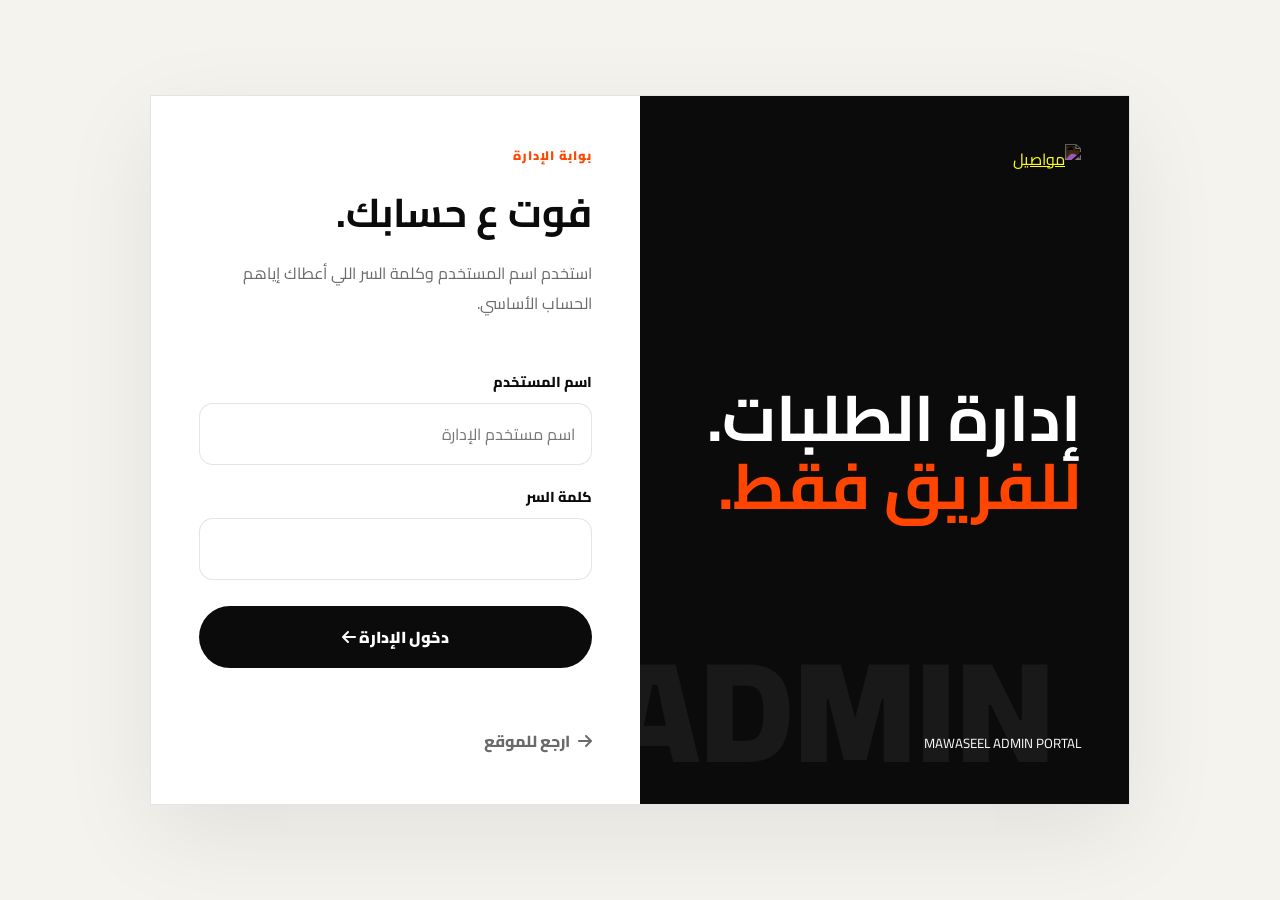
==== login.html @ 6497446f "Add files via upload" ====
<!DOCTYPE html><html lang="ar" dir="rtl"><head><meta charset="UTF-8"><meta name="viewport" content="width=device-width,initial-scale=1.0"><title>مواصيل | دخول الإدارة</title><link rel="preconnect" href="https://fonts.googleapis.com"><link rel="preconnect" href="https://fonts.gstatic.com" crossorigin><link href="https://fonts.googleapis.com/css2?family=Cairo:wght@400;600;700;900&display=swap" rel="stylesheet"><link rel="stylesheet" href="https://cdnjs.cloudflare.com/ajax/libs/font-awesome/6.5.2/css/all.min.css"><style>
:root{--brand:#ff4500;--bg:#f4f3ed;--card:#fff;--ink:#0b0b0c;--muted:#6a6a6a;--line:rgba(10,10,10,.11)}*{box-sizing:border-box}body{margin:0;min-height:100vh;font-family:Cairo,sans-serif;background:var(--bg);color:var(--ink);display:grid;place-items:center;padding:24px}.wrap{width:min(100%,980px);display:grid;grid-template-columns:1fr 1fr;min-height:620px;background:var(--card);border:1px solid var(--line);box-shadow:0 30px 90px rgba(0,0,0,.08)}.visual{background:#0b0b0c;color:#fff;padding:48px;display:flex;flex-direction:column;justify-content:space-between;overflow:hidden;position:relative}.visual:after{content:'ADMIN';position:absolute;left:-30px;bottom:-40px;font-weight:900;font-size:9rem;opacity:.055}.visual img{height:42px;width:max-content;filter:invert(1)}.visual h2{font-size:clamp(2.3rem,5vw,4.7rem);line-height:1.05;margin:0;position:relative;z-index:1}.visual h2 span{color:var(--brand)}.form{padding:48px;display:flex;flex-direction:column;justify-content:center}.eyebrow{font-size:.78rem;font-weight:900;color:var(--brand);letter-spacing:.08em}h1{font-size:2.5rem;margin:8px 0 8px}p{color:var(--muted);margin:0 0 32px}label{display:block;font-weight:800;font-size:.9rem;margin:18px 0 8px}input{width:100%;padding:15px 16px;border:1px solid var(--line);border-radius:14px;font:inherit;background:#fff;outline:none}input:focus{border-color:var(--brand);box-shadow:0 0 0 4px rgba(255,69,0,.12)}button{width:100%;border:0;border-radius:999px;padding:16px;margin-top:26px;background:#0b0b0c;color:#fff;font:inherit;font-weight:900;cursor:pointer}button:hover{background:var(--brand)}.msg{min-height:24px;margin-top:16px;font-weight:700;font-size:.9rem;color:#b91c1c}.back{display:inline-flex;gap:8px;align-items:center;margin-top:18px;font-weight:800;color:var(--muted);text-decoration:none}@media(max-width:760px){.wrap{grid-template-columns:1fr;min-height:auto}.visual{display:none}.form{padding:34px 24px}}</style></head><body>
<main class="wrap"><section class="visual"><a href="https://mawaseel.ps"><img src="https://i.ibb.co/678mybGy/image.png" alt="مواصيل"></a><h2>إدارة الطلبات.<br><span>للفريق فقط.</span></h2><small>MAWASEEL ADMIN PORTAL</small></section><section class="form"><div class="eyebrow">بوابة الإدارة</div><h1>فوت ع حسابك.</h1><p>استخدم اسم المستخدم وكلمة السر اللي أعطاك إياهم الحساب الأساسي.</p><form id="form"><label>اسم المستخدم</label><input id="username" type="text" required autocomplete="username" spellcheck="false" placeholder="اسم مستخدم الإدارة"><label>كلمة السر</label><input id="password" type="password" required autocomplete="current-password"><button id="submit" type="submit">دخول الإدارة <i class="fa-solid fa-arrow-left"></i></button><div class="msg" id="msg"></div></form><a class="back" href="https://mawaseel.ps"><i class="fa-solid fa-arrow-right"></i> ارجع للموقع</a></section></main>
<script type="module">
import {initializeApp} from 'https://www.gstatic.com/firebasejs/10.13.0/firebase-app.js';import {getAuth,setPersistence,browserLocalPersistence,signInWithEmailAndPassword,onAuthStateChanged,signOut} from 'https://www.gstatic.com/firebasejs/10.13.0/firebase-auth.js';import {getFirestore,doc,getDoc} from 'https://www.gstatic.com/firebasejs/10.13.0/firebase-firestore.js';
const firebaseConfig={apiKey:'AIzaSyBC4KevTkZ_myJZ5kG7LXqAALUVSdLsnHE',authDomain:'mawaseel.firebaseapp.com',projectId:'mawaseel',storageBucket:'mawaseel.firebasestorage.app',messagingSenderId:'877553024815',appId:'1:877553024815:web:bdd1a3c4b352e915e06bda',measurementId:'G-7X5GBYVJ9M'};const app=initializeApp(firebaseConfig),auth=getAuth(app),db=getFirestore(app);const PRIMARY_ADMIN_USERNAME='mw_gL3tVL71En6C';const PRIMARY_ADMIN_EMAIL='mw.gl3tvl71en6c@mawaseel.ps';const msg=document.getElementById('msg'),btn=document.getElementById('submit');
function cookie(role){document.cookie=`mawaseel_portal=${role}; Domain=.mawaseel.ps; Path=/; Max-Age=2592000; SameSite=Lax; Secure`;}function usernameToEmail(raw){const u=String(raw||'').trim();if(u.toLowerCase()===PRIMARY_ADMIN_USERNAME.toLowerCase())return PRIMARY_ADMIN_EMAIL;const n=u.toLowerCase();if(!/^[a-z0-9._-]{4,32}$/.test(n))throw new Error('invalid-admin-login');return `${n}@admin.mawaseel.ps`}
async function route(user){const s=await getDoc(doc(db,'users',user.uid));const d=s.exists()?s.data():{};if((d.role==='admin'||d.isAdmin===true)&&d.active!==false){cookie('admin');location.replace('./');return true}await signOut(auth);msg.textContent=d.active===false?'حساب الإدارة هذا معطّل.':'هذا الحساب مش حساب إدارة.';return false}
await setPersistence(auth,browserLocalPersistence);onAuthStateChanged(auth,u=>{if(u)route(u).catch(()=>{})});document.getElementById('form').addEventListener('submit',async e=>{e.preventDefault();msg.textContent='';btn.disabled=true;btn.innerHTML='<i class="fa-solid fa-spinner fa-spin"></i> جاري الدخول';try{const email=usernameToEmail(document.getElementById('username').value);const passwordValue=document.getElementById('password').value;const c=await signInWithEmailAndPassword(auth,email,passwordValue);await route(c.user)}catch(err){console.error(err);if(err.message==='invalid-admin-login')msg.textContent='صيغة اسم المستخدم مش صحيحة.';else if(['auth/invalid-credential','auth/user-not-found','auth/wrong-password'].includes(err.code))msg.textContent='اسم المستخدم أو كلمة السر غلط.';else if(err.code==='auth/network-request-failed')msg.textContent='تعذر الاتصال بـ Firebase.';else msg.textContent='صار خطأ أثناء تسجيل الدخول.'}finally{btn.disabled=false;btn.innerHTML='دخول الإدارة <i class="fa-solid fa-arrow-left"></i>'}});
</script></body></html>
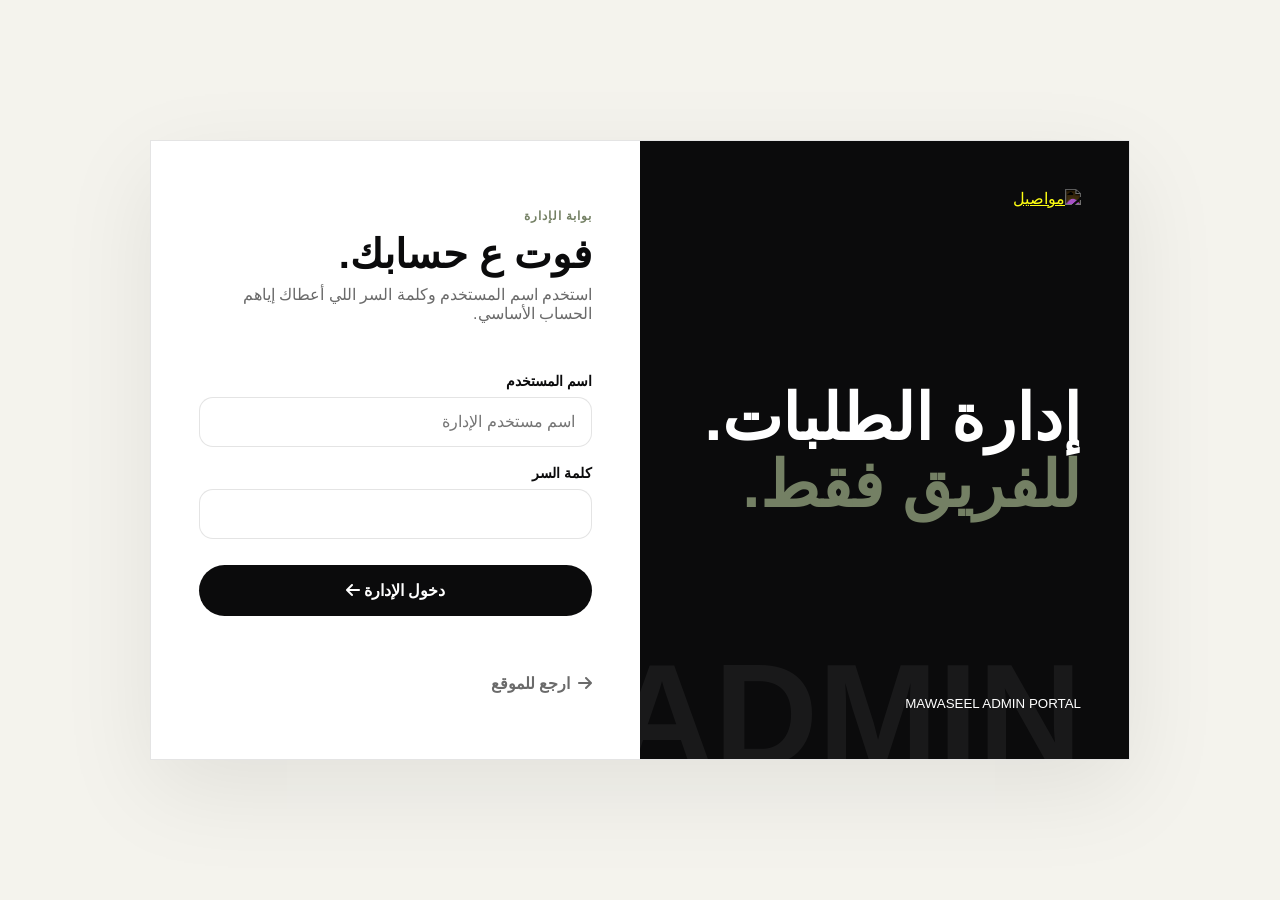
==== commit 5ac44e0d: "Add files via upload" ====
--- a/login.html
+++ b/login.html
@@ -1,10 +1,25 @@
-<!DOCTYPE html><html lang="ar" dir="rtl"><head><meta charset="UTF-8"><meta name="viewport" content="width=device-width,initial-scale=1.0"><title>مواصيل | دخول الإدارة</title><link rel="preconnect" href="https://fonts.googleapis.com"><link rel="preconnect" href="https://fonts.gstatic.com" crossorigin><link href="https://fonts.googleapis.com/css2?family=Cairo:wght@400;600;700;900&display=swap" rel="stylesheet"><link rel="stylesheet" href="https://cdnjs.cloudflare.com/ajax/libs/font-awesome/6.5.2/css/all.min.css"><style>
-:root{--brand:#ff4500;--bg:#f4f3ed;--card:#fff;--ink:#0b0b0c;--muted:#6a6a6a;--line:rgba(10,10,10,.11)}*{box-sizing:border-box}body{margin:0;min-height:100vh;font-family:Cairo,sans-serif;background:var(--bg);color:var(--ink);display:grid;place-items:center;padding:24px}.wrap{width:min(100%,980px);display:grid;grid-template-columns:1fr 1fr;min-height:620px;background:var(--card);border:1px solid var(--line);box-shadow:0 30px 90px rgba(0,0,0,.08)}.visual{background:#0b0b0c;color:#fff;padding:48px;display:flex;flex-direction:column;justify-content:space-between;overflow:hidden;position:relative}.visual:after{content:'ADMIN';position:absolute;left:-30px;bottom:-40px;font-weight:900;font-size:9rem;opacity:.055}.visual img{height:42px;width:max-content;filter:invert(1)}.visual h2{font-size:clamp(2.3rem,5vw,4.7rem);line-height:1.05;margin:0;position:relative;z-index:1}.visual h2 span{color:var(--brand)}.form{padding:48px;display:flex;flex-direction:column;justify-content:center}.eyebrow{font-size:.78rem;font-weight:900;color:var(--brand);letter-spacing:.08em}h1{font-size:2.5rem;margin:8px 0 8px}p{color:var(--muted);margin:0 0 32px}label{display:block;font-weight:800;font-size:.9rem;margin:18px 0 8px}input{width:100%;padding:15px 16px;border:1px solid var(--line);border-radius:14px;font:inherit;background:#fff;outline:none}input:focus{border-color:var(--brand);box-shadow:0 0 0 4px rgba(255,69,0,.12)}button{width:100%;border:0;border-radius:999px;padding:16px;margin-top:26px;background:#0b0b0c;color:#fff;font:inherit;font-weight:900;cursor:pointer}button:hover{background:var(--brand)}.msg{min-height:24px;margin-top:16px;font-weight:700;font-size:.9rem;color:#b91c1c}.back{display:inline-flex;gap:8px;align-items:center;margin-top:18px;font-weight:800;color:var(--muted);text-decoration:none}@media(max-width:760px){.wrap{grid-template-columns:1fr;min-height:auto}.visual{display:none}.form{padding:34px 24px}}</style></head><body>
-<main class="wrap"><section class="visual"><a href="https://mawaseel.ps"><img src="https://i.ibb.co/678mybGy/image.png" alt="مواصيل"></a><h2>إدارة الطلبات.<br><span>للفريق فقط.</span></h2><small>MAWASEEL ADMIN PORTAL</small></section><section class="form"><div class="eyebrow">بوابة الإدارة</div><h1>فوت ع حسابك.</h1><p>استخدم اسم المستخدم وكلمة السر اللي أعطاك إياهم الحساب الأساسي.</p><form id="form"><label>اسم المستخدم</label><input id="username" type="text" required autocomplete="username" spellcheck="false" placeholder="اسم مستخدم الإدارة"><label>كلمة السر</label><input id="password" type="password" required autocomplete="current-password"><button id="submit" type="submit">دخول الإدارة <i class="fa-solid fa-arrow-left"></i></button><div class="msg" id="msg"></div></form><a class="back" href="https://mawaseel.ps"><i class="fa-solid fa-arrow-right"></i> ارجع للموقع</a></section></main>
+<!DOCTYPE html>
+<html dir="rtl" lang="ar"><head>
+<link href="https://i.ibb.co/Y4Ssn3gw/image.png?v=mawaseel-favicon" rel="icon" type="image/png"/>
+<link href="https://i.ibb.co/Y4Ssn3gw/image.png?v=mawaseel-favicon" rel="shortcut icon" type="image/png"/>
+<link href="https://i.ibb.co/Y4Ssn3gw/image.png?v=mawaseel-favicon" rel="apple-touch-icon"/><meta charset="utf-8"/><meta content="width=device-width,initial-scale=1.0" name="viewport"/><title>مواصيل | دخول الإدارة</title>
+<meta name="description" content="لوحة إدارة مواصيل — صفحة خاصة بفريق الإدارة."/>
+<meta name="robots" content="noindex, nofollow, noarchive, nosnippet"/>
+<meta name="googlebot" content="noindex, nofollow, noarchive, nosnippet"/>
+<meta name="theme-color" content="#748064"/>
+<link rel="canonical" href="https://admin.mawaseel.com/login.html"/>
+
+<link href="https://cdnjs.cloudflare.com/ajax/libs/font-awesome/6.5.2/css/all.min.css" rel="stylesheet"/><style>
+:root{--brand:#748064;--bg:#f4f3ed;--card:#fff;--ink:#0b0b0c;--muted:#6a6a6a;--line:rgba(10,10,10,.11)}*{box-sizing:border-box}body{margin:0;min-height:100vh;font-family:Cairo,sans-serif;background:var(--bg);color:var(--ink);display:grid;place-items:center;padding:24px}.wrap{width:min(100%,980px);display:grid;grid-template-columns:1fr 1fr;min-height:620px;background:var(--card);border:1px solid var(--line);box-shadow:0 30px 90px rgba(0,0,0,.08)}.visual{background:#0b0b0c;color:#fff;padding:48px;display:flex;flex-direction:column;justify-content:space-between;overflow:hidden;position:relative}.visual:after{content:'ADMIN';position:absolute;left:-30px;bottom:-40px;font-weight:900;font-size:9rem;opacity:.055}.visual img{height:42px;width:max-content;filter:invert(1)}.visual h2{font-size:clamp(2.3rem,5vw,4.7rem);line-height:1.05;margin:0;position:relative;z-index:1}.visual h2 span{color:var(--brand)}.form{padding:48px;display:flex;flex-direction:column;justify-content:center}.eyebrow{font-size:.78rem;font-weight:900;color:var(--brand);letter-spacing:.08em}h1{font-size:2.5rem;margin:8px 0 8px}p{color:var(--muted);margin:0 0 32px}label{display:block;font-weight:800;font-size:.9rem;margin:18px 0 8px}input{width:100%;padding:15px 16px;border:1px solid var(--line);border-radius:14px;font:inherit;background:#fff;outline:none}input:focus{border-color:var(--brand);box-shadow:0 0 0 4px rgba(116,128,100,.12)}button{width:100%;border:0;border-radius:999px;padding:16px;margin-top:26px;background:#0b0b0c;color:#fff;font:inherit;font-weight:900;cursor:pointer}button:hover{background:var(--brand)}.msg{min-height:24px;margin-top:16px;font-weight:700;font-size:.9rem;color:#b91c1c}.back{display:inline-flex;gap:8px;align-items:center;margin-top:18px;font-weight:800;color:var(--muted);text-decoration:none}@media(max-width:760px){.wrap{grid-template-columns:1fr;min-height:auto}.visual{display:none}.form{padding:34px 24px}}</style><link rel="stylesheet" href="assets/brand-refresh.css">
+<script defer src="assets/brand-refresh.js"></script>
+</head><body>
+<main class="wrap"><section class="visual"><a href="https://mawaseel.com"><img alt="مواصيل" src="https://i.ibb.co/DPSRG0Z0/image.png" data-mawaseel-logo="1" data-logo-force="dark"/></a><h2>إدارة الطلبات.<br/><span>للفريق فقط.</span></h2><small>MAWASEEL ADMIN PORTAL</small></section><section class="form"><div class="eyebrow">بوابة الإدارة</div><h1>فوت ع حسابك.</h1><p>استخدم اسم المستخدم وكلمة السر اللي أعطاك إياهم الحساب الأساسي.</p><form id="form"><label>اسم المستخدم</label><input autocomplete="username" id="username" placeholder="اسم مستخدم الإدارة" required="" spellcheck="false" type="text"/><label>كلمة السر</label><input autocomplete="current-password" id="password" required="" type="password"/><button id="submit" type="submit">دخول الإدارة <i class="fa-solid fa-arrow-left"></i></button><div class="msg" id="msg"></div></form><a class="back" href="https://mawaseel.com"><i class="fa-solid fa-arrow-right"></i> ارجع للموقع</a></section></main>
 <script type="module">
-import {initializeApp} from 'https://www.gstatic.com/firebasejs/10.13.0/firebase-app.js';import {getAuth,setPersistence,browserLocalPersistence,signInWithEmailAndPassword,onAuthStateChanged,signOut} from 'https://www.gstatic.com/firebasejs/10.13.0/firebase-auth.js';import {getFirestore,doc,getDoc} from 'https://www.gstatic.com/firebasejs/10.13.0/firebase-firestore.js';
-const firebaseConfig={apiKey:'AIzaSyBC4KevTkZ_myJZ5kG7LXqAALUVSdLsnHE',authDomain:'mawaseel.firebaseapp.com',projectId:'mawaseel',storageBucket:'mawaseel.firebasestorage.app',messagingSenderId:'877553024815',appId:'1:877553024815:web:bdd1a3c4b352e915e06bda',measurementId:'G-7X5GBYVJ9M'};const app=initializeApp(firebaseConfig),auth=getAuth(app),db=getFirestore(app);const PRIMARY_ADMIN_USERNAME='mw_gL3tVL71En6C';const PRIMARY_ADMIN_EMAIL='mw.gl3tvl71en6c@mawaseel.ps';const msg=document.getElementById('msg'),btn=document.getElementById('submit');
-function cookie(role){document.cookie=`mawaseel_portal=${role}; Domain=.mawaseel.ps; Path=/; Max-Age=2592000; SameSite=Lax; Secure`;}function usernameToEmail(raw){const u=String(raw||'').trim();if(u.toLowerCase()===PRIMARY_ADMIN_USERNAME.toLowerCase())return PRIMARY_ADMIN_EMAIL;const n=u.toLowerCase();if(!/^[a-z0-9._-]{4,32}$/.test(n))throw new Error('invalid-admin-login');return `${n}@admin.mawaseel.ps`}
-async function route(user){const s=await getDoc(doc(db,'users',user.uid));const d=s.exists()?s.data():{};if((d.role==='admin'||d.isAdmin===true)&&d.active!==false){cookie('admin');location.replace('./');return true}await signOut(auth);msg.textContent=d.active===false?'حساب الإدارة هذا معطّل.':'هذا الحساب مش حساب إدارة.';return false}
+
+import {initializeApp} from 'https://www.gstatic.com/firebasejs/10.13.0/firebase-app.js';import {getAuth,setPersistence,browserLocalPersistence,signInWithEmailAndPassword,onAuthStateChanged,signOut} from 'https://www.gstatic.com/firebasejs/10.13.0/firebase-auth.js';const firebaseConfig={apiKey:'AIzaSyBC4KevTkZ_myJZ5kG7LXqAALUVSdLsnHE',authDomain:'mawaseel.firebaseapp.com',projectId:'mawaseel',storageBucket:'mawaseel.firebasestorage.app',messagingSenderId:'877553024815',appId:'1:877553024815:web:bdd1a3c4b352e915e06bda',measurementId:'G-7X5GBYVJ9M'};const app=initializeApp(firebaseConfig),auth=getAuth(app);const API_BASE='https://mawaseel-backend.onrender.com';const PRIMARY_ADMIN_USERNAME='mw_gL3tVL71En6C';const PRIMARY_ADMIN_EMAIL='mw.gl3tvl71en6c@mawaseel.ps';const msg=document.getElementById('msg'),btn=document.getElementById('submit');
+function cookie(role){document.cookie=`mawaseel_portal=${role}; Domain=.mawaseel.com; Path=/; Max-Age=2592000; SameSite=Lax; Secure`;}function usernameToEmail(raw){const u=String(raw||'').trim();if(u.toLowerCase()===PRIMARY_ADMIN_USERNAME.toLowerCase())return PRIMARY_ADMIN_EMAIL;const n=u.toLowerCase();if(!/^[a-z0-9._-]{4,32}$/.test(n))throw new Error('invalid-admin-login');return `${n}@admin.mawaseel.ps`}
+async function apiCheck(user){const token=await user.getIdToken();const res=await fetch(API_BASE+'/api/me',{headers:{Authorization:`Bearer ${token}`}});const d=await res.json().catch(()=>({}));if(!res.ok){const e=new Error(d.error||'api_error');e.status=res.status;e.code=d.error;throw e}return d}
+async function route(user){try{await apiCheck(user);cookie('admin');location.replace('./');return true}catch(e){await signOut(auth);msg.textContent=e.code==='admin_required'?'هذا الحساب مش حساب إدارة.':'تعذر التحقق من حساب الإدارة.';return false}}
 await setPersistence(auth,browserLocalPersistence);onAuthStateChanged(auth,u=>{if(u)route(u).catch(()=>{})});document.getElementById('form').addEventListener('submit',async e=>{e.preventDefault();msg.textContent='';btn.disabled=true;btn.innerHTML='<i class="fa-solid fa-spinner fa-spin"></i> جاري الدخول';try{const email=usernameToEmail(document.getElementById('username').value);const passwordValue=document.getElementById('password').value;const c=await signInWithEmailAndPassword(auth,email,passwordValue);await route(c.user)}catch(err){console.error(err);if(err.message==='invalid-admin-login')msg.textContent='صيغة اسم المستخدم مش صحيحة.';else if(['auth/invalid-credential','auth/user-not-found','auth/wrong-password'].includes(err.code))msg.textContent='اسم المستخدم أو كلمة السر غلط.';else if(err.code==='auth/network-request-failed')msg.textContent='تعذر الاتصال بـ Firebase.';else msg.textContent='صار خطأ أثناء تسجيل الدخول.'}finally{btn.disabled=false;btn.innerHTML='دخول الإدارة <i class="fa-solid fa-arrow-left"></i>'}});
+
 </script></body></html>
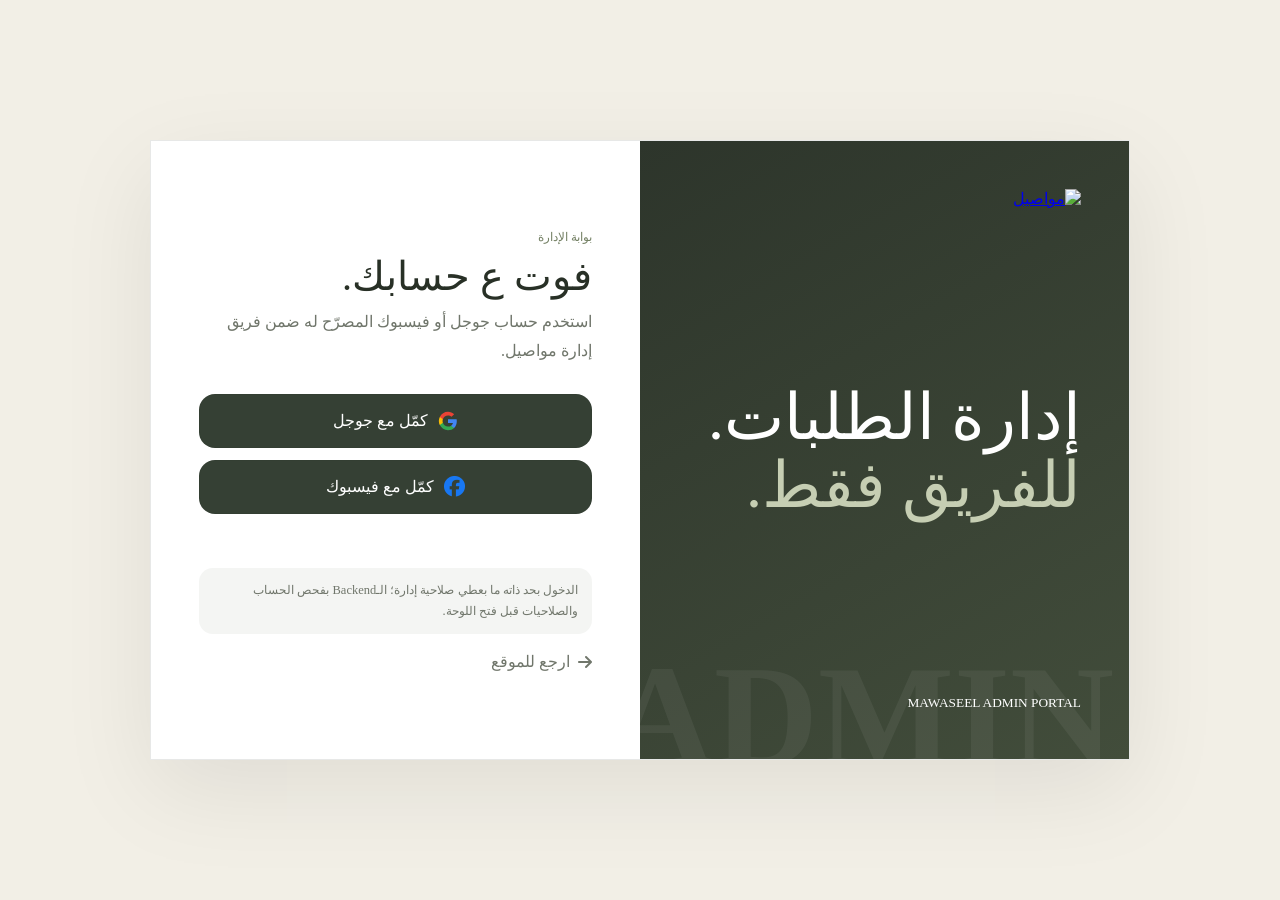
==== commit 68d6d5a6: "Add files via upload" ====
--- a/login.html
+++ b/login.html
@@ -2,24 +2,29 @@
 <html dir="rtl" lang="ar"><head>
 <link href="https://i.ibb.co/Y4Ssn3gw/image.png?v=mawaseel-favicon" rel="icon" type="image/png"/>
 <link href="https://i.ibb.co/Y4Ssn3gw/image.png?v=mawaseel-favicon" rel="shortcut icon" type="image/png"/>
-<link href="https://i.ibb.co/Y4Ssn3gw/image.png?v=mawaseel-favicon" rel="apple-touch-icon"/><meta charset="utf-8"/><meta content="width=device-width,initial-scale=1.0" name="viewport"/><title>مواصيل | دخول الإدارة</title>
+<link href="https://i.ibb.co/Y4Ssn3gw/image.png?v=mawaseel-favicon" rel="apple-touch-icon"/>
+<meta charset="utf-8"/><meta content="width=device-width,initial-scale=1.0" name="viewport"/><title>مواصيل | دخول الإدارة</title>
 <meta name="description" content="لوحة إدارة مواصيل — صفحة خاصة بفريق الإدارة."/>
 <meta name="robots" content="noindex, nofollow, noarchive, nosnippet"/>
 <meta name="googlebot" content="noindex, nofollow, noarchive, nosnippet"/>
 <meta name="theme-color" content="#748064"/>
 <link rel="canonical" href="https://admin.mawaseel.com/login.html"/>
-
-<link href="https://cdnjs.cloudflare.com/ajax/libs/font-awesome/6.5.2/css/all.min.css" rel="stylesheet"/><style>
-:root{--brand:#748064;--bg:#f4f3ed;--card:#fff;--ink:#0b0b0c;--muted:#6a6a6a;--line:rgba(10,10,10,.11)}*{box-sizing:border-box}body{margin:0;min-height:100vh;font-family:Cairo,sans-serif;background:var(--bg);color:var(--ink);display:grid;place-items:center;padding:24px}.wrap{width:min(100%,980px);display:grid;grid-template-columns:1fr 1fr;min-height:620px;background:var(--card);border:1px solid var(--line);box-shadow:0 30px 90px rgba(0,0,0,.08)}.visual{background:#0b0b0c;color:#fff;padding:48px;display:flex;flex-direction:column;justify-content:space-between;overflow:hidden;position:relative}.visual:after{content:'ADMIN';position:absolute;left:-30px;bottom:-40px;font-weight:900;font-size:9rem;opacity:.055}.visual img{height:42px;width:max-content;filter:invert(1)}.visual h2{font-size:clamp(2.3rem,5vw,4.7rem);line-height:1.05;margin:0;position:relative;z-index:1}.visual h2 span{color:var(--brand)}.form{padding:48px;display:flex;flex-direction:column;justify-content:center}.eyebrow{font-size:.78rem;font-weight:900;color:var(--brand);letter-spacing:.08em}h1{font-size:2.5rem;margin:8px 0 8px}p{color:var(--muted);margin:0 0 32px}label{display:block;font-weight:800;font-size:.9rem;margin:18px 0 8px}input{width:100%;padding:15px 16px;border:1px solid var(--line);border-radius:14px;font:inherit;background:#fff;outline:none}input:focus{border-color:var(--brand);box-shadow:0 0 0 4px rgba(116,128,100,.12)}button{width:100%;border:0;border-radius:999px;padding:16px;margin-top:26px;background:#0b0b0c;color:#fff;font:inherit;font-weight:900;cursor:pointer}button:hover{background:var(--brand)}.msg{min-height:24px;margin-top:16px;font-weight:700;font-size:.9rem;color:#b91c1c}.back{display:inline-flex;gap:8px;align-items:center;margin-top:18px;font-weight:800;color:var(--muted);text-decoration:none}@media(max-width:760px){.wrap{grid-template-columns:1fr;min-height:auto}.visual{display:none}.form{padding:34px 24px}}</style><link rel="stylesheet" href="assets/brand-refresh.css">
-<script defer src="assets/brand-refresh.js"></script>
+<link href="https://cdnjs.cloudflare.com/ajax/libs/font-awesome/6.5.2/css/all.min.css" rel="stylesheet"/>
+<style>
+:root{--brand:#748064;--bg:#f4f3ed;--card:#fff;--ink:#0b0b0c;--muted:#6a6a6a;--line:rgba(10,10,10,.11)}*{box-sizing:border-box}body{margin:0;min-height:100vh;font-family:Cairo,sans-serif;background:var(--bg);color:var(--ink);display:grid;place-items:center;padding:24px}.wrap{width:min(100%,980px);display:grid;grid-template-columns:1fr 1fr;min-height:620px;background:var(--card);border:1px solid var(--line);box-shadow:0 30px 90px rgba(0,0,0,.08)}.visual{background:#0b0b0c;color:#fff;padding:48px;display:flex;flex-direction:column;justify-content:space-between;overflow:hidden;position:relative}.visual:after{content:'ADMIN';position:absolute;left:-30px;bottom:-40px;font-weight:900;font-size:9rem;opacity:.055}.visual img{height:42px;width:max-content;filter:invert(1)}.visual h2{font-size:clamp(2.3rem,5vw,4.7rem);line-height:1.05;margin:0;position:relative;z-index:1}.visual h2 span{color:var(--brand)}.form{padding:48px;display:flex;flex-direction:column;justify-content:center}.eyebrow{font-size:.78rem;font-weight:900;color:var(--brand);letter-spacing:.08em}h1{font-size:2.5rem;margin:8px 0 8px}p{color:var(--muted);margin:0 0 28px;line-height:1.8}.social-login{display:grid;gap:12px}.social-btn{width:100%;height:54px;border-radius:16px;border:1px solid var(--line);background:#fff;color:var(--ink);font:inherit;font-weight:800;display:flex;align-items:center;justify-content:center;gap:10px;cursor:pointer;transition:.25s}.social-btn:hover{transform:translateY(-2px);border-color:var(--brand);box-shadow:0 10px 24px rgba(0,0,0,.06)}.social-btn:disabled{opacity:.6;cursor:not-allowed;transform:none}.google-icon{width:20px;height:20px}.facebook-icon{color:#1877F2;font-size:1.3rem}.msg{min-height:24px;margin-top:16px;font-weight:700;font-size:.9rem;color:#b91c1c}.note{margin-top:14px;padding:12px 14px;border-radius:14px;background:rgba(116,128,100,.08);font-size:.78rem;color:var(--muted);line-height:1.7}.back{display:inline-flex;gap:8px;align-items:center;margin-top:18px;font-weight:800;color:var(--muted);text-decoration:none}@media(max-width:760px){.wrap{grid-template-columns:1fr;min-height:auto}.visual{display:none}.form{padding:34px 24px}}</style>
+<link rel="stylesheet" href="assets/brand-refresh.css"><script defer src="assets/brand-refresh.js"></script>
 </head><body>
-<main class="wrap"><section class="visual"><a href="https://mawaseel.com"><img alt="مواصيل" src="https://i.ibb.co/DPSRG0Z0/image.png" data-mawaseel-logo="1" data-logo-force="dark"/></a><h2>إدارة الطلبات.<br/><span>للفريق فقط.</span></h2><small>MAWASEEL ADMIN PORTAL</small></section><section class="form"><div class="eyebrow">بوابة الإدارة</div><h1>فوت ع حسابك.</h1><p>استخدم اسم المستخدم وكلمة السر اللي أعطاك إياهم الحساب الأساسي.</p><form id="form"><label>اسم المستخدم</label><input autocomplete="username" id="username" placeholder="اسم مستخدم الإدارة" required="" spellcheck="false" type="text"/><label>كلمة السر</label><input autocomplete="current-password" id="password" required="" type="password"/><button id="submit" type="submit">دخول الإدارة <i class="fa-solid fa-arrow-left"></i></button><div class="msg" id="msg"></div></form><a class="back" href="https://mawaseel.com"><i class="fa-solid fa-arrow-right"></i> ارجع للموقع</a></section></main>
+<main class="wrap"><section class="visual"><a href="https://mawaseel.com"><img alt="مواصيل" src="https://i.ibb.co/DPSRG0Z0/image.png" data-mawaseel-logo="1" data-logo-force="dark"/></a><h2>إدارة الطلبات.<br/><span>للفريق فقط.</span></h2><small>MAWASEEL ADMIN PORTAL</small></section><section class="form"><div class="eyebrow">بوابة الإدارة</div><h1>فوت ع حسابك.</h1><p>استخدم حساب جوجل أو فيسبوك المصرّح له ضمن فريق إدارة مواصيل.</p><div class="social-login"><button aria-label="تسجيل الدخول عبر جوجل" class="social-btn" id="google-btn" type="button"><svg class="google-icon" viewBox="0 0 24 24"><path d="M22.56 12.25c0-.78-.07-1.53-.2-2.25H12v4.26h5.92c-.26 1.37-1.04 2.53-2.21 3.31v2.77h3.57c2.08-1.92 3.28-4.74 3.28-8.09z" fill="#4285F4"/><path d="M12 23c2.97 0 5.46-.98 7.28-2.66l-3.57-2.77c-.98.66-2.23 1.06-3.71 1.06-2.86 0-5.29-1.93-6.16-4.53H2.18v2.84C3.99 20.53 7.7 23 12 23z" fill="#34A853"/><path d="M5.84 14.09c-.22-.66-.35-1.36-.35-2.09s.13-1.43.35-2.09V7.07H2.18C1.43 8.55 1 10.22 1 12s.43 3.45 1.18 4.93l2.85-2.22.81-.62z" fill="#FBBC05"/><path d="M12 5.38c1.62 0 3.06.56 4.21 1.64l3.15-3.15C17.45 2.09 14.97 1 12 1 7.7 1 3.99 3.47 2.18 7.07l3.66 2.84c.87-2.6 3.3-4.53 6.16-4.53z" fill="#EA4335"/></svg><span>كمّل مع جوجل</span></button><button aria-label="تسجيل الدخول عبر فيسبوك" class="social-btn" id="facebook-btn" type="button"><i class="fa-brands fa-facebook facebook-icon"></i><span>كمّل مع فيسبوك</span></button></div><div class="msg" id="msg"></div><div class="note">الدخول بحد ذاته ما بعطي صلاحية إدارة؛ الـBackend بفحص الحساب والصلاحيات قبل فتح اللوحة.</div><a class="back" href="https://mawaseel.com"><i class="fa-solid fa-arrow-right"></i> ارجع للموقع</a></section></main>
 <script type="module">
-
-import {initializeApp} from 'https://www.gstatic.com/firebasejs/10.13.0/firebase-app.js';import {getAuth,setPersistence,browserLocalPersistence,signInWithEmailAndPassword,onAuthStateChanged,signOut} from 'https://www.gstatic.com/firebasejs/10.13.0/firebase-auth.js';const firebaseConfig={apiKey:'AIzaSyBC4KevTkZ_myJZ5kG7LXqAALUVSdLsnHE',authDomain:'mawaseel.firebaseapp.com',projectId:'mawaseel',storageBucket:'mawaseel.firebasestorage.app',messagingSenderId:'877553024815',appId:'1:877553024815:web:bdd1a3c4b352e915e06bda',measurementId:'G-7X5GBYVJ9M'};const app=initializeApp(firebaseConfig),auth=getAuth(app);const API_BASE='https://mawaseel-backend.onrender.com';const PRIMARY_ADMIN_USERNAME='mw_gL3tVL71En6C';const PRIMARY_ADMIN_EMAIL='mw.gl3tvl71en6c@mawaseel.ps';const msg=document.getElementById('msg'),btn=document.getElementById('submit');
-function cookie(role){document.cookie=`mawaseel_portal=${role}; Domain=.mawaseel.com; Path=/; Max-Age=2592000; SameSite=Lax; Secure`;}function usernameToEmail(raw){const u=String(raw||'').trim();if(u.toLowerCase()===PRIMARY_ADMIN_USERNAME.toLowerCase())return PRIMARY_ADMIN_EMAIL;const n=u.toLowerCase();if(!/^[a-z0-9._-]{4,32}$/.test(n))throw new Error('invalid-admin-login');return `${n}@admin.mawaseel.ps`}
-async function apiCheck(user){const token=await user.getIdToken();const res=await fetch(API_BASE+'/api/me',{headers:{Authorization:`Bearer ${token}`}});const d=await res.json().catch(()=>({}));if(!res.ok){const e=new Error(d.error||'api_error');e.status=res.status;e.code=d.error;throw e}return d}
-async function route(user){try{await apiCheck(user);cookie('admin');location.replace('./');return true}catch(e){await signOut(auth);msg.textContent=e.code==='admin_required'?'هذا الحساب مش حساب إدارة.':'تعذر التحقق من حساب الإدارة.';return false}}
-await setPersistence(auth,browserLocalPersistence);onAuthStateChanged(auth,u=>{if(u)route(u).catch(()=>{})});document.getElementById('form').addEventListener('submit',async e=>{e.preventDefault();msg.textContent='';btn.disabled=true;btn.innerHTML='<i class="fa-solid fa-spinner fa-spin"></i> جاري الدخول';try{const email=usernameToEmail(document.getElementById('username').value);const passwordValue=document.getElementById('password').value;const c=await signInWithEmailAndPassword(auth,email,passwordValue);await route(c.user)}catch(err){console.error(err);if(err.message==='invalid-admin-login')msg.textContent='صيغة اسم المستخدم مش صحيحة.';else if(['auth/invalid-credential','auth/user-not-found','auth/wrong-password'].includes(err.code))msg.textContent='اسم المستخدم أو كلمة السر غلط.';else if(err.code==='auth/network-request-failed')msg.textContent='تعذر الاتصال بـ Firebase.';else msg.textContent='صار خطأ أثناء تسجيل الدخول.'}finally{btn.disabled=false;btn.innerHTML='دخول الإدارة <i class="fa-solid fa-arrow-left"></i>'}});
-
+import {initializeApp} from 'https://www.gstatic.com/firebasejs/10.13.0/firebase-app.js';
+import {getAuth,setPersistence,browserLocalPersistence,GoogleAuthProvider,FacebookAuthProvider,signInWithPopup,onAuthStateChanged,signOut} from 'https://www.gstatic.com/firebasejs/10.13.0/firebase-auth.js';
+const firebaseConfig={apiKey:'AIzaSyBC4KevTkZ_myJZ5kG7LXqAALUVSdLsnHE',authDomain:'mawaseel.firebaseapp.com',projectId:'mawaseel',storageBucket:'mawaseel.firebasestorage.app',messagingSenderId:'877553024815',appId:'1:877553024815:web:bdd1a3c4b352e915e06bda',measurementId:'G-7X5GBYVJ9M'};
+const app=initializeApp(firebaseConfig),auth=getAuth(app),API_BASE='https://mawaseel-backend.onrender.com',msg=document.getElementById('msg');
+const googleProvider=new GoogleAuthProvider(),facebookProvider=new FacebookAuthProvider();googleProvider.setCustomParameters({prompt:'select_account'});facebookProvider.addScope('email');
+function cookie(role){document.cookie=`mawaseel_portal=${role}; Domain=.mawaseel.com; Path=/; Max-Age=2592000; SameSite=Lax; Secure`;}
+async function apiCheck(user){const token=await user.getIdToken(true);const res=await fetch(API_BASE+'/api/me',{headers:{Authorization:`Bearer ${token}`}});const d=await res.json().catch(()=>({}));if(!res.ok){const e=new Error(d.error||'api_error');e.status=res.status;e.code=d.error;throw e}return d}
+async function route(user){try{await apiCheck(user);cookie('admin');location.replace('./');return true}catch(e){await signOut(auth);msg.textContent=e.code==='admin_required'?'هذا الحساب مش مضاف ضمن فريق الإدارة.':e.code==='admin_email_required'?'لازم يكون حساب فيسبوك مربوط بإيميل حتى ندخلك كأدمن.':'تعذر التحقق من حساب الإدارة.';return false}}
+function authMessage(e){if(e?.code==='auth/popup-closed-by-user')return 'سكرت نافذة تسجيل الدخول قبل ما تكمّل.';if(e?.code==='auth/popup-blocked')return 'المتصفح منع نافذة تسجيل الدخول.';if(e?.code==='auth/account-exists-with-different-credential')return 'هذا الإيميل مربوط بطريقة دخول ثانية. جرّب الطريقة المرتبطة بالحساب.';if(e?.code==='auth/operation-not-allowed')return 'طريقة تسجيل الدخول هاي مش مفعّلة من Firebase.';if(e?.code==='auth/network-request-failed')return 'تعذر الاتصال. جرّب مرة ثانية.';return 'صار خطأ أثناء تسجيل الدخول.'}
+async function socialLogin(provider,btn){msg.textContent='';const old=btn.innerHTML;btn.disabled=true;btn.innerHTML='<i class="fa-solid fa-spinner fa-spin"></i> جاري الدخول';try{const r=await signInWithPopup(auth,provider);await route(r.user)}catch(e){console.error(e);msg.textContent=authMessage(e)}finally{btn.disabled=false;btn.innerHTML=old}}
+await setPersistence(auth,browserLocalPersistence);onAuthStateChanged(auth,u=>{if(u)route(u).catch(()=>{})});document.getElementById('google-btn').onclick=()=>socialLogin(googleProvider,document.getElementById('google-btn'));document.getElementById('facebook-btn').onclick=()=>socialLogin(facebookProvider,document.getElementById('facebook-btn'));
 </script></body></html>
--- a/assets/brand-refresh.css
+++ b/assets/brand-refresh.css
@@ -0,0 +1,41 @@
+@import url('https://cdn.jsdelivr.net/npm/@dawod/thmanyah-font-web/serif-display.css');
+:root{--brand:#748064!important;--brand2:#9BA687!important;--bg:#F2EFE6!important;--panel:#FBFAF5!important;--panel2:#EAE7DC!important;--ink:#283026!important;--muted:#70766B!important;--line:rgba(40,48,38,.11)!important;--soft:rgba(116,128,100,.12)!important;--shadow:0 20px 55px rgba(52,61,48,.08)!important}
+body.dark{--brand:#B5C09A!important;--brand2:#D2C69E!important;--bg:#171B16!important;--panel:#20251F!important;--panel2:#272D25!important;--ink:#F1EFE5!important;--muted:#A8AEA2!important;--line:rgba(241,239,229,.10)!important;--soft:rgba(181,192,154,.12)!important;--shadow:0 22px 58px rgba(0,0,0,.24)!important}
+html,body,button,input,select,textarea{font-family:'Thmanyah Serif Display',serif!important}body{background:var(--bg)!important}
+.top{background:color-mix(in srgb,var(--bg) 88%,transparent)!important;backdrop-filter:blur(20px) saturate(115%)!important;border-color:var(--line)!important}.brand img{object-fit:contain!important}.brand small{letter-spacing:.12em!important;color:var(--muted)!important}.brand strong{font-weight:500!important}
+.card,.order,.partner-card,.admin-card,.onboard-card,.modal-card,.stat,.join-summary button,.field input,.field select,.field textarea,.icon,.dock,.partner-results{border-color:var(--line)!important;box-shadow:none!important}.card,.partner-card,.admin-card,.onboard-card,.modal-card{border-radius:20px!important}
+.btn{border-radius:999px!important}.btn.primary{background:#69755B!important;color:#fff!important}.btn.secondary{background:var(--panel)!important;border-color:var(--line)!important}.btn.primary:hover{filter:brightness(1.04);transform:translateY(-1px)}body.dark .btn.primary{background:#AEBB92!important;color:#172016!important}
+.icon:hover,.btn.secondary:hover{border-color:var(--brand)!important;color:var(--brand)!important}.eyebrow,.group-kicker,.selected-partner,.code{color:var(--brand)!important}.group-kicker,.selected-partner,.code{background:var(--soft)!important;border-color:rgba(116,128,100,.15)!important}
+.dock{background:color-mix(in srgb,var(--panel) 94%,transparent)!important;border-color:var(--line)!important;backdrop-filter:blur(18px)!important}.dock-btn.active{background:#354034!important;color:#F7F4EA!important}.dock-btn.active:after{background:#B8C39F!important}body.dark .dock-btn.active{background:#C2CBB0!important;color:#1C241B!important}
+.calc-card{background:linear-gradient(135deg,#30382E,#414A3B)!important;color:#F7F4EA!important}.calc-card div{background:rgba(255,255,255,.065)!important;border-color:rgba(255,255,255,.10)!important}.calc-card .accent strong{color:#D5DDBF!important}
+.formula-note,.trial-note{background:var(--soft)!important;border-color:rgba(116,128,100,.16)!important;color:var(--brand)!important}.progress-mini i{background:linear-gradient(90deg,#6D795F,#A5AF91)!important}
+.partner-avatar{background:var(--soft)!important;color:var(--brand)!important}.perm input,.toggle-line input{accent-color:#748064!important}
+input:focus,select:focus,textarea:focus{border-color:var(--brand)!important;box-shadow:0 0 0 4px var(--soft)!important;outline:none!important}
+.visual{background:linear-gradient(150deg,#2D352B,#424D3B)!important}.visual h2 span{color:#C6CEB3!important}.visual img{filter:none!important}.eyebrow{color:var(--brand)!important}.form button,#submit{background:#354034!important;color:#fff!important}.form button:hover,#submit:hover{background:#69755B!important}body.dark .form button,body.dark #submit{background:#AEBB92!important;color:#172016!important}
+::selection{background:rgba(116,128,100,.24)}
+
+
+/* === Mawaseel V8.3 typography: Thmanyah Serif Display Medium === */
+:root{--font-stack:'Thmanyah Serif Display',serif!important;}
+html,body,button,input,select,textarea{
+  font-family:'Thmanyah Serif Display',serif!important;
+  font-weight:500!important;
+  font-synthesis:none;
+  text-rendering:optimizeLegibility;
+  -webkit-font-smoothing:antialiased;
+  -moz-osx-font-smoothing:grayscale;
+}
+body{letter-spacing:0!important;}
+h1,h2,h3,h4,h5,h6,.hero-title,.page-title,.auth-title,.section-title,.brand strong,.visual h2,
+p,.hero-desc,.page-desc,.auth-subtitle,.card p,.partner-card p,.admin-card p,.onboard-card p,
+strong,b,.stat strong,.money strong,.calc-card strong,
+.nav-links a,.mobile-nav-links a,.back-link,.login-link,.profile-chip span,.footer,.art-footer a,
+button,.btn,.btn-primary,.btn-secondary,.btn-hero-primary,.header-join-btn,.mobile-join-btn,.dock-btn,.section-tab,.card-link,.filter button,.partner-option,.social-btn,#submit,
+label,.eyebrow,.tag,.group-kicker,.status-dot,.selected-partner,.trial-note,.formula-note,.empty,.toast,.brand small{
+  font-family:'Thmanyah Serif Display',serif!important;
+  font-weight:500!important;
+  letter-spacing:0!important;
+}
+.hero-title,.page-title,.auth-title{line-height:1.14!important;}
+p,.hero-desc,.page-desc,.auth-subtitle,.card p,.partner-card p,.admin-card p,.onboard-card p{line-height:1.8!important;}
+.code{font-family:ui-monospace,SFMono-Regular,Menlo,monospace!important;}
